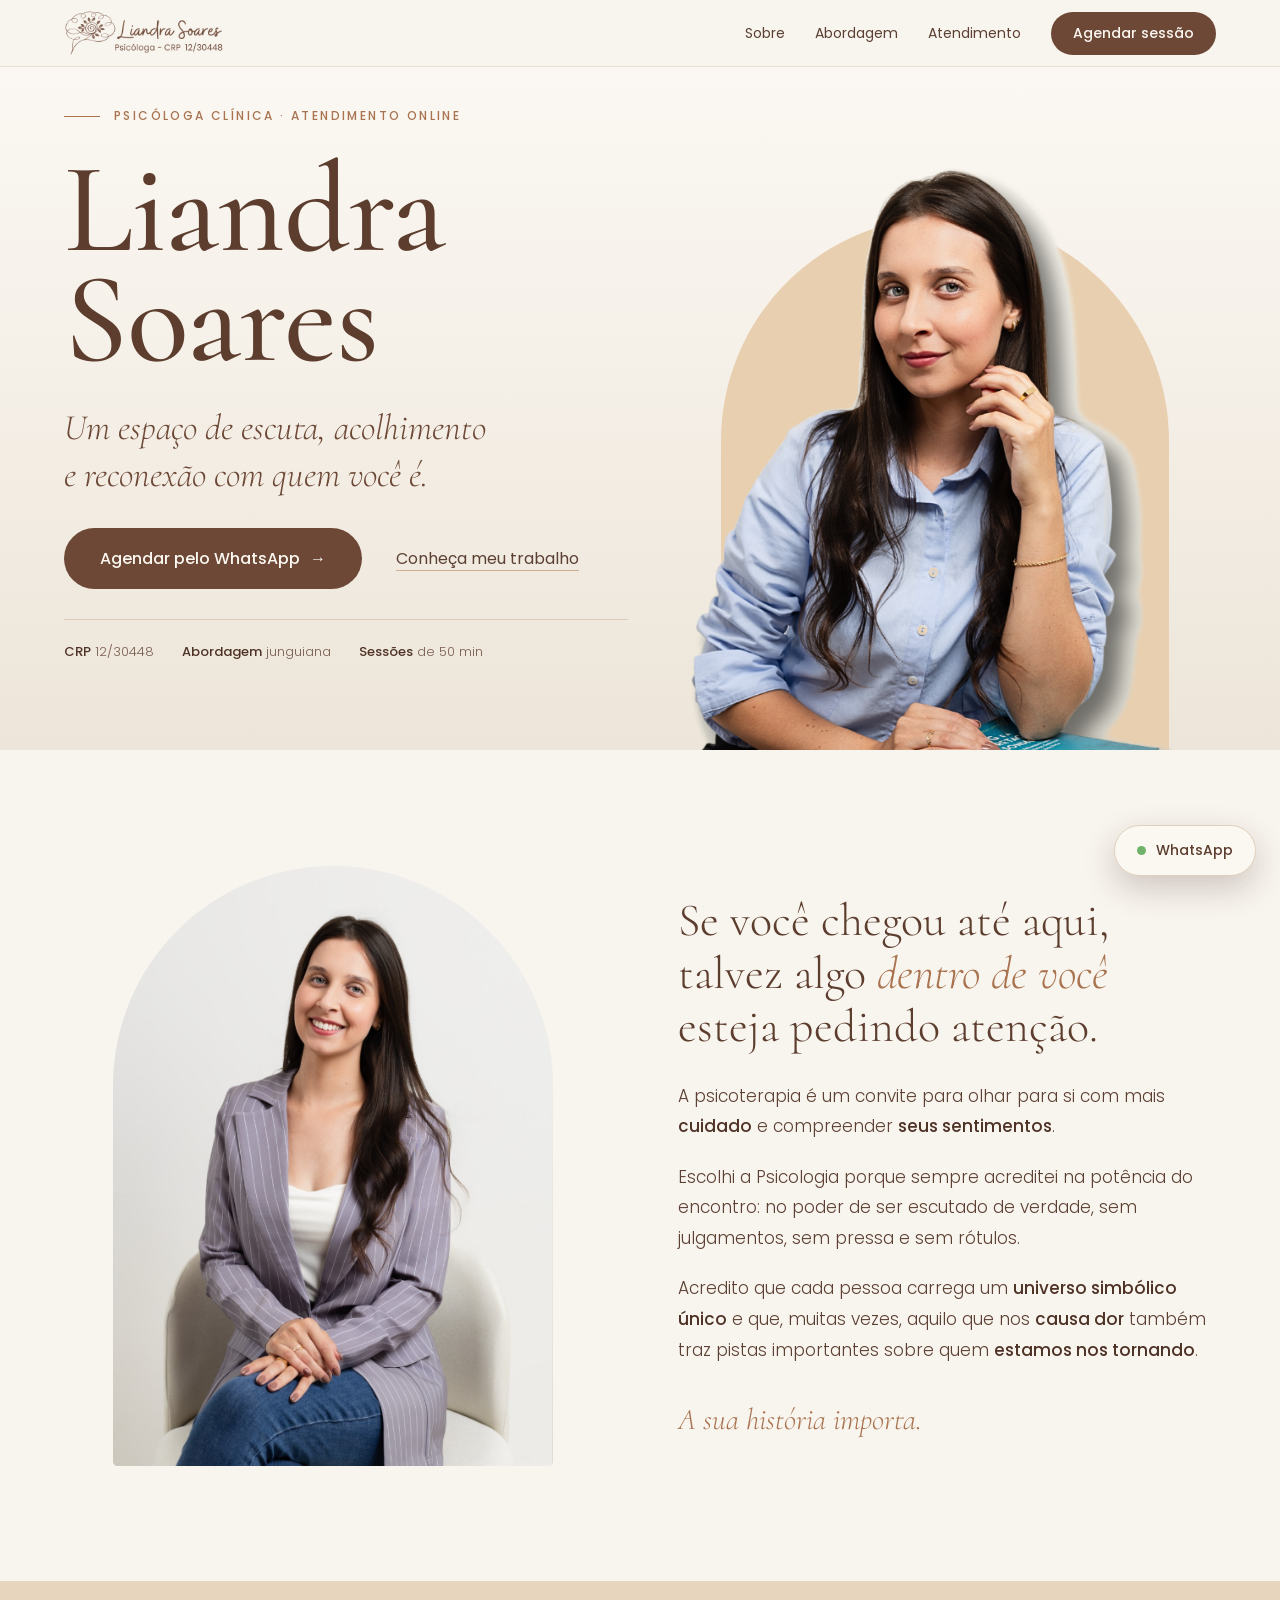
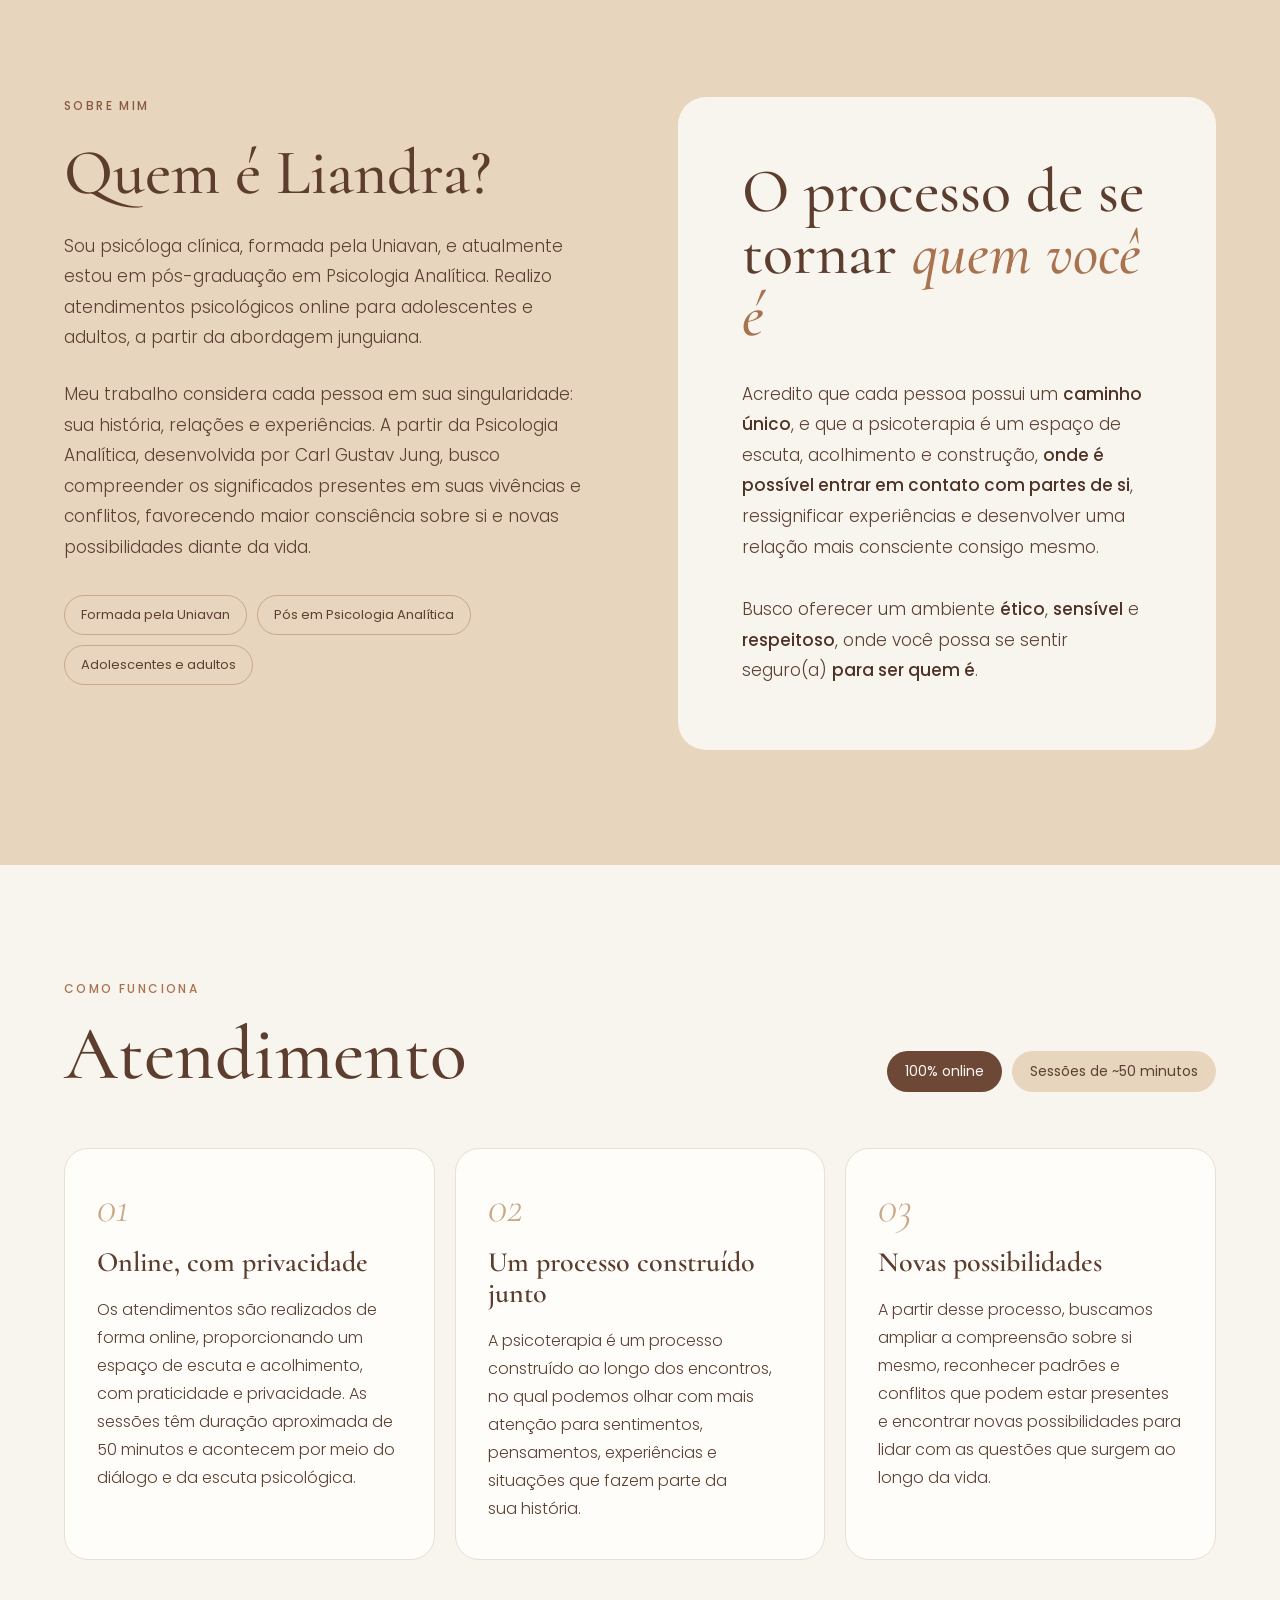
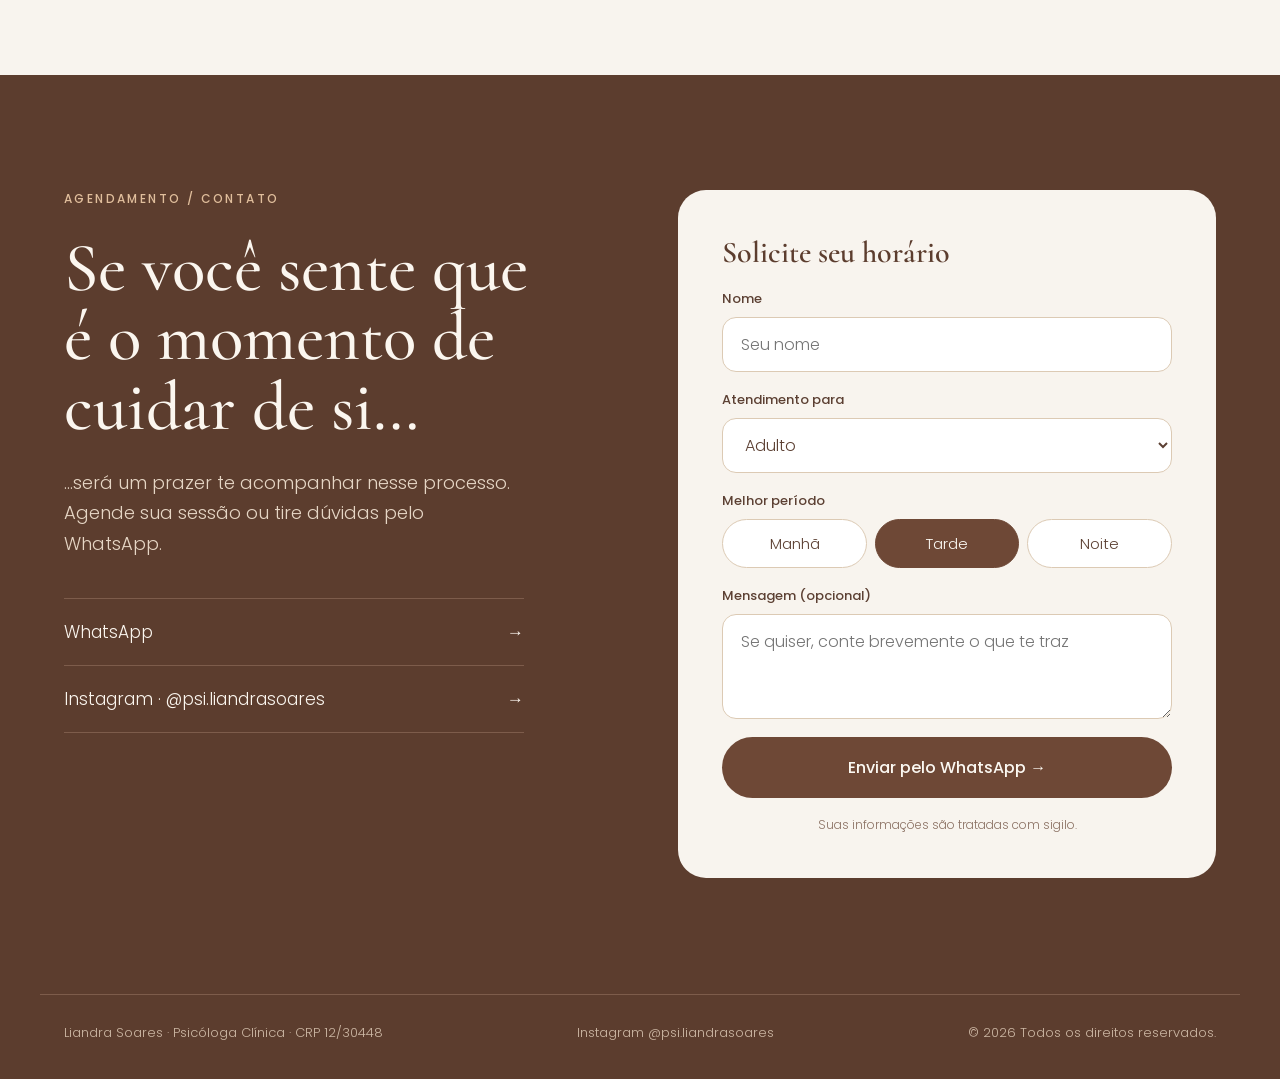
==== index.html @ a52fee7e "Implementa landing page Liandra Soares v2 como site estático Recria o design 'Landing Liandra Soares" ====
<!DOCTYPE html>
<html lang="pt-BR">
<head>
<meta charset="utf-8">
<meta name="viewport" content="width=device-width, initial-scale=1">
<title>Liandra Soares · Psicóloga Clínica</title>
<meta name="description" content="Liandra Soares, psicóloga clínica (CRP 12/30448). Atendimento online para adolescentes e adultos, a partir da abordagem junguiana.">
<link rel="icon" type="image/png" href="assets/logo.png">
<link rel="preconnect" href="https://fonts.googleapis.com">
<link rel="preconnect" href="https://fonts.gstatic.com" crossorigin>
<link href="https://fonts.googleapis.com/css2?family=Cormorant:ital,wght@0,400;0,500;0,600;1,400;1,500&amp;family=Poppins:wght@300;400;500;600&amp;display=swap" rel="stylesheet">
<link rel="stylesheet" href="css/styles.css">
<script src="js/main.js" defer></script>
</head>
<body>

<header class="site-header">
  <nav class="nav">
    <a href="#inicio" class="nav-logo"><img src="assets/logo.png" alt="Liandra Soares – Psicóloga CRP 12/30448"></a>
    <div class="nav-links">
      <a href="#sobre" class="nav-link">Sobre</a>
      <a href="#processo" class="nav-link">Abordagem</a>
      <a href="#atendimento" class="nav-link">Atendimento</a>
      <a href="#contato" class="btn btn-nav">Agendar sessão</a>
    </div>
  </nav>
</header>

<main>
<section id="inicio" class="hero">
  <div class="hero-inner">
    <div class="hero-copy">
      <div class="eyebrow eyebrow-line"><span aria-hidden="true"></span>Psicóloga clínica · Atendimento online</div>
      <h1 class="hero-title">Liandra<br>Soares</h1>
      <p class="hero-lead">Um espaço de escuta, acolhimento e reconexão com quem você é.</p>
      <div class="hero-actions">
        <a href="#" data-wa-link target="_blank" rel="noopener" class="btn btn-primary">Agendar pelo WhatsApp <span aria-hidden="true">→</span></a>
        <a href="#sobre" class="link-underline">Conheça meu trabalho</a>
      </div>
      <div class="hero-facts">
        <span><strong>CRP</strong> 12/30448</span>
        <span><strong>Abordagem</strong> junguiana</span>
        <span><strong>Sessões</strong> de 50 min</span>
      </div>
    </div>
    <div class="hero-photo">
      <div class="hero-arch" aria-hidden="true"></div>
      <img src="assets/liandra-hero.png" alt="Liandra Soares, psicóloga" width="680" height="720">
    </div>
  </div>
</section>

<section id="sobre" class="intro">
  <div class="intro-inner">
    <div class="intro-photo-wrap">
      <div class="intro-photo">
        <img src="assets/liandra-sobre.png" alt="Liandra Soares sentada" width="520" height="710" loading="lazy">
      </div>
    </div>
    <div class="intro-copy">
      <p class="intro-quote">Se você chegou até aqui, talvez algo <em>dentro de você</em> esteja pedindo atenção.</p>
      <div class="intro-body">
        <p>A psicoterapia é um convite para olhar para si com mais <strong>cuidado</strong> e compreender <strong>seus sentimentos</strong>.</p>
        <p>Escolhi a Psicologia porque sempre acreditei na potência do encontro: no poder de ser escutado de verdade, sem julgamentos, sem pressa e sem rótulos.</p>
        <p>Acredito que cada pessoa carrega um <strong>universo simbólico único</strong> e que, muitas vezes, aquilo que nos <strong>causa dor</strong> também traz pistas importantes sobre quem <strong>estamos nos tornando</strong>.</p>
      </div>
      <p class="intro-close">A sua história importa.</p>
    </div>
  </div>
</section>

<section id="processo" class="about">
  <div class="about-inner">
    <div class="about-copy">
      <span class="eyebrow eyebrow-dark">Sobre mim</span>
      <h2 class="h2 about-title">Quem é Liandra?</h2>
      <p class="body-text">Sou psicóloga clínica, formada pela Uniavan, e atualmente estou em pós-graduação em Psicologia Analítica. Realizo atendimentos psicológicos online para adolescentes e adultos, a partir da abordagem junguiana.</p>
      <p class="body-text">Meu trabalho considera cada pessoa em sua singularidade: sua história, relações e experiências. A partir da Psicologia Analítica, desenvolvida por Carl Gustav Jung, busco compreender os significados presentes em suas vivências e conflitos, favorecendo maior consciência sobre si e novas possibilidades diante da vida.</p>
      <div class="badges">
        <span class="badge">Formada pela Uniavan</span>
        <span class="badge">Pós em Psicologia Analítica</span>
        <span class="badge">Adolescentes e adultos</span>
      </div>
    </div>
    <div class="about-card">
      <h2 class="h2 about-card-title">O processo de se tornar <em>quem você é</em></h2>
      <p class="body-text">Acredito que cada pessoa possui um <strong>caminho único</strong>, e que a psicoterapia é um espaço de escuta, acolhimento e construção, <strong>onde é possível entrar em contato com partes de si</strong>, ressignificar experiências e desenvolver uma relação mais consciente consigo mesmo.</p>
      <p class="body-text">Busco oferecer um ambiente <strong>ético</strong>, <strong>sensível</strong> e <strong>respeitoso</strong>, onde você possa se sentir seguro(a) <strong>para ser quem é</strong>.</p>
    </div>
  </div>
</section>

<section id="atendimento" class="service">
  <div class="service-inner">
    <div class="service-head">
      <div class="service-head-title">
        <span class="eyebrow">Como funciona</span>
        <h2 class="h2 service-title">Atendimento</h2>
      </div>
      <div class="service-tags">
        <span class="tag tag-dark">100% online</span>
        <span class="tag tag-light">Sessões de ~50 minutos</span>
      </div>
    </div>
    <div class="steps">
      <article class="step">
        <span class="step-n">01</span>
        <h3 class="step-title">Online, com privacidade</h3>
        <p>Os atendimentos são realizados de forma online, proporcionando um espaço de escuta e acolhimento, com praticidade e privacidade. As sessões têm duração aproximada de 50 minutos e acontecem por meio do diálogo e da escuta psicológica.</p>
      </article>
      <article class="step">
        <span class="step-n">02</span>
        <h3 class="step-title">Um processo construído junto</h3>
        <p>A psicoterapia é um processo construído ao longo dos encontros, no qual podemos olhar com mais atenção para sentimentos, pensamentos, experiências e situações que fazem parte da sua história.</p>
      </article>
      <article class="step">
        <span class="step-n">03</span>
        <h3 class="step-title">Novas possibilidades</h3>
        <p>A partir desse processo, buscamos ampliar a compreensão sobre si mesmo, reconhecer padrões e conflitos que podem estar presentes e encontrar novas possibilidades para lidar com as questões que surgem ao longo da vida.</p>
      </article>
    </div>
  </div>
</section>

<section id="contato" class="contact">
  <div class="contact-inner">
    <div class="contact-copy">
      <span class="eyebrow eyebrow-light">Agendamento / Contato</span>
      <h2 class="h2 contact-title">Se você sente que é o momento de cuidar de si…</h2>
      <p class="contact-lead">…será um prazer te acompanhar nesse processo. Agende sua sessão ou tire dúvidas pelo WhatsApp.</p>
      <div class="contact-links">
        <a href="#" data-wa-link target="_blank" rel="noopener" class="contact-link"><span>WhatsApp</span><span aria-hidden="true">→</span></a>
        <a href="https://www.instagram.com/psi.liandrasoares/" target="_blank" rel="noopener" class="contact-link"><span>Instagram · @psi.liandrasoares</span><span aria-hidden="true">→</span></a>
      </div>
    </div>

    <form class="form" id="agendamento">
      <div class="form-title">Solicite seu horário</div>
      <label class="field">Nome
        <input name="nome" required placeholder="Seu nome" autocomplete="name">
      </label>
      <label class="field">Atendimento para
        <select name="publico">
          <option>Adulto</option>
          <option>Adolescente</option>
        </select>
      </label>
      <div class="field field-full" role="group" aria-labelledby="periodo-label">
        <span id="periodo-label">Melhor período</span>
        <div class="periods">
          <button type="button" class="period" data-periodo="Manhã" aria-pressed="false">Manhã</button>
          <button type="button" class="period is-active" data-periodo="Tarde" aria-pressed="true">Tarde</button>
          <button type="button" class="period" data-periodo="Noite" aria-pressed="false">Noite</button>
        </div>
      </div>
      <label class="field field-full">Mensagem (opcional)
        <textarea name="msg" rows="3" placeholder="Se quiser, conte brevemente o que te traz"></textarea>
      </label>
      <button type="submit" class="btn-submit">Enviar pelo WhatsApp →</button>
      <span class="form-note">Suas informações são tratadas com sigilo.</span>
    </form>
  </div>
  <footer class="footer">
    <span>Liandra Soares · Psicóloga Clínica · CRP 12/30448</span>
    <a href="https://www.instagram.com/psi.liandrasoares/" target="_blank" rel="noopener">Instagram @psi.liandrasoares</a>
    <span>© <span id="ano">2026</span> Todos os direitos reservados.</span>
  </footer>
</section>
</main>

<a href="#" data-wa-link target="_blank" rel="noopener" aria-label="Conversar no WhatsApp" class="wa-float"><span class="wa-dot" aria-hidden="true"></span>WhatsApp</a>

</body>
</html>
---- css/styles.css ----
/* Liandra Soares — landing page */
:root {
  --bg: #F8F4EE;
  --bg-hero-top: #FBF8F3;
  --bg-hero-bottom: #EDE5D9;
  --sand: #E8D5BE;
  --arch: #E8CFB0;
  --card: #FFFDF9;
  --ink: #5C4033;
  --ink-strong: #4E3226;
  --heading: #5C3D2E;
  --brown: #6E4836;
  --caramel: #A9734F;
  --caramel-dark: #8A5A40;
  --muted-tan: #C9A887;
  --cream: #FBF8F2;
  --serif: 'Cormorant', serif;
  --sans: 'Poppins', sans-serif;
  --section-pad: clamp(72px, 9vw, 128px) 24px;
}

*, *::before, *::after { box-sizing: border-box; }
html { scroll-behavior: smooth; }
body {
  margin: 0;
  background: var(--bg);
  color: var(--ink);
  font-family: var(--sans);
  font-weight: 300;
  -webkit-font-smoothing: antialiased;
}
a { color: #7A5240; }
a:hover { color: var(--ink-strong); }
strong { font-weight: 500; color: var(--ink-strong); }
input, select, textarea, button { font-family: inherit; }
img { max-width: 100%; }
section[id] { scroll-margin-top: 66px; }

/* ---------- shared ---------- */
.eyebrow {
  font-size: 12px;
  font-weight: 500;
  letter-spacing: 0.2em;
  text-transform: uppercase;
  color: var(--caramel);
}
.eyebrow-dark { color: var(--caramel-dark); }
.eyebrow-light { color: #E0BE9C; }
.eyebrow-line { display: flex; align-items: center; gap: 14px; }
.eyebrow-line span { width: 36px; height: 1px; background: var(--caramel); }

.h2 {
  margin: 0;
  font-family: var(--serif);
  font-weight: 500;
  line-height: 1;
  color: var(--heading);
}
.h2 em, .intro-quote em { color: var(--caramel); }

.body-text { margin: 0; font-size: 17px; line-height: 1.8; text-wrap: pretty; }

.btn {
  display: inline-flex;
  align-items: center;
  gap: 10px;
  background: var(--brown);
  color: var(--cream);
  border-radius: 999px;
  text-decoration: none;
  white-space: nowrap;
  font-weight: 500;
  transition: background-color .2s ease, color .2s ease;
}
.btn:hover { background: var(--ink-strong); color: var(--cream); }
.btn-nav { padding: 11px 22px; }
.btn-primary { padding: 18px 36px; font-size: 16px; }

/* ---------- header ---------- */
.site-header {
  position: sticky;
  top: 0;
  z-index: 20;
  background: rgba(248, 244, 238, 0.88);
  -webkit-backdrop-filter: blur(12px);
  backdrop-filter: blur(12px);
  border-bottom: 1px solid #E9DFD2;
}
.nav {
  max-width: 1200px;
  margin: 0 auto;
  padding: 10px 24px;
  display: flex;
  align-items: center;
  justify-content: space-between;
  gap: 20px;
  flex-wrap: wrap;
}
.nav-logo { display: block; width: 160px; height: 46px; }
.nav-logo img { width: 100%; height: 100%; object-fit: contain; display: block; }
.nav-links {
  display: flex;
  gap: 30px;
  align-items: center;
  flex-wrap: wrap;
  font-size: 14px;
  font-weight: 400;
}
.nav-link { color: var(--ink); text-decoration: none; transition: color .2s ease; }
.nav-link:hover { color: var(--caramel); }

/* ---------- hero ---------- */
.hero {
  background: linear-gradient(180deg, var(--bg-hero-top) 0%, var(--bg-hero-bottom) 100%);
  overflow: hidden;
}
.hero-inner {
  max-width: 1200px;
  margin: 0 auto;
  padding: 40px 24px 0;
  display: grid;
  grid-template-columns: repeat(auto-fit, minmax(min(100%, 460px), 1fr));
  gap: 24px;
  align-items: end;
}
.hero-copy {
  display: flex;
  flex-direction: column;
  gap: 30px;
  padding-bottom: 88px;
  align-self: center;
}
.hero-title {
  margin: 0;
  font-family: var(--serif);
  font-weight: 500;
  font-size: clamp(76px, 10vw, 148px);
  line-height: 0.86;
  letter-spacing: -0.01em;
  color: var(--heading);
}
.hero-lead {
  margin: 0;
  font-family: var(--serif);
  font-style: italic;
  font-size: clamp(26px, 2.8vw, 36px);
  line-height: 1.3;
  color: var(--brown);
  max-width: 520px;
  text-wrap: balance;
}
.hero-actions { display: flex; gap: 14px; flex-wrap: wrap; align-items: center; }
.link-underline {
  color: var(--ink);
  padding: 18px 20px;
  font-size: 16px;
  font-weight: 400;
  white-space: nowrap;
  text-decoration: underline;
  text-underline-offset: 6px;
  text-decoration-color: #CDAE90;
  transition: color .2s ease;
}
.link-underline:hover { color: var(--caramel); }
.hero-facts {
  display: flex;
  gap: 28px;
  flex-wrap: wrap;
  padding-top: 22px;
  border-top: 1px solid #DCCDBA;
  font-size: 13px;
  color: #7A5E50;
}
.hero-photo {
  position: relative;
  width: 100%;
  max-width: 560px;
  aspect-ratio: 680 / 720;
  justify-self: center;
}
.hero-arch {
  position: absolute;
  left: 12%;
  right: 8%;
  top: 10%;
  bottom: 0;
  border-radius: 999px 999px 0 0;
  background: var(--arch);
}
.hero-photo img {
  position: relative;
  width: 100%;
  height: 100%;
  object-fit: contain;
  display: block;
}

/* ---------- intro ---------- */
.intro { background: var(--bg); }
.intro-inner {
  max-width: 1200px;
  margin: 0 auto;
  padding: var(--section-pad);
  display: grid;
  grid-template-columns: repeat(auto-fit, minmax(min(100%, 420px), 1fr));
  gap: clamp(40px, 6vw, 96px);
  align-items: center;
}
.intro-photo-wrap { display: flex; justify-content: center; }
.intro-photo {
  width: 100%;
  max-width: 440px;
  aspect-ratio: 520 / 710;
  border-radius: 999px 999px 20px 20px;
  overflow: hidden;
  background: #EDEBE8;
}
.intro-photo img { width: 100%; height: 100%; object-fit: cover; display: block; }
.intro-copy { display: flex; flex-direction: column; gap: 28px; }
.intro-quote {
  margin: 0;
  font-family: var(--serif);
  font-size: clamp(34px, 3.6vw, 48px);
  line-height: 1.15;
  color: var(--heading);
  text-wrap: balance;
}
.intro-body {
  display: flex;
  flex-direction: column;
  gap: 20px;
  font-size: 17px;
  line-height: 1.8;
  max-width: 540px;
}
.intro-body p { margin: 0; text-wrap: pretty; }
.intro-close {
  margin: 8px 0 0;
  font-family: var(--serif);
  font-style: italic;
  font-size: 30px;
  color: var(--caramel);
}

/* ---------- about ---------- */
.about { background: var(--sand); }
.about-inner {
  max-width: 1200px;
  margin: 0 auto;
  padding: var(--section-pad);
  display: grid;
  grid-template-columns: repeat(auto-fit, minmax(min(100%, 420px), 1fr));
  gap: clamp(48px, 6vw, 96px);
}
.about-copy { display: flex; flex-direction: column; gap: 26px; }
.about-title { font-size: clamp(44px, 5vw, 64px); }
.badges { display: flex; flex-wrap: wrap; gap: 10px; margin-top: 6px; }
.badge {
  padding: 9px 16px;
  border: 1px solid var(--muted-tan);
  border-radius: 999px;
  font-size: 13px;
  font-weight: 400;
}
.about-card {
  background: var(--bg);
  border-radius: 28px;
  padding: clamp(36px, 5vw, 64px);
  display: flex;
  flex-direction: column;
  gap: 32px;
  align-self: start;
}
.about-card-title { font-size: clamp(42px, 5vw, 62px); }

/* ---------- service ---------- */
.service { background: var(--bg); }
.service-inner {
  max-width: 1200px;
  margin: 0 auto;
  padding: var(--section-pad);
  display: flex;
  flex-direction: column;
  gap: 56px;
}
.service-head {
  display: flex;
  justify-content: space-between;
  align-items: flex-end;
  gap: 24px;
  flex-wrap: wrap;
}
.service-head-title { display: flex; flex-direction: column; gap: 18px; }
.service-title { font-size: clamp(48px, 6vw, 76px); }
.service-tags { display: flex; gap: 10px; flex-wrap: wrap; }
.tag { padding: 10px 18px; border-radius: 999px; font-size: 14px; font-weight: 400; }
.tag-dark { background: var(--brown); color: var(--cream); }
.tag-light { background: var(--sand); }
.steps {
  display: grid;
  grid-template-columns: repeat(auto-fit, minmax(min(100%, 280px), 1fr));
  gap: 20px;
}
.step {
  background: var(--card);
  border: 1px solid #EADFD1;
  border-radius: 24px;
  padding: 36px 32px;
  display: flex;
  flex-direction: column;
  gap: 18px;
}
.step-n {
  font-family: var(--serif);
  font-style: italic;
  font-size: 44px;
  line-height: 1;
  color: var(--muted-tan);
}
.step-title {
  margin: 0;
  font-family: var(--serif);
  font-weight: 600;
  font-size: 28px;
  line-height: 1.1;
  color: var(--heading);
}
.step p { margin: 0; font-size: 16px; line-height: 1.75; text-wrap: pretty; }

/* ---------- contact ---------- */
.contact { background: var(--heading); color: #F3E9DD; }
.contact-inner {
  max-width: 1200px;
  margin: 0 auto;
  padding: clamp(72px, 9vw, 120px) 24px;
  display: grid;
  grid-template-columns: repeat(auto-fit, minmax(min(100%, 420px), 1fr));
  gap: clamp(40px, 6vw, 88px);
  align-items: start;
}
.contact-copy { display: flex; flex-direction: column; gap: 26px; }
.contact-title {
  font-size: clamp(44px, 5.4vw, 70px);
  color: #FBF6EF;
  text-wrap: balance;
}
.contact-lead {
  margin: 0;
  font-size: 18px;
  line-height: 1.7;
  color: #E6D6C5;
  max-width: 460px;
}
.contact-links { display: flex; flex-direction: column; margin-top: 12px; max-width: 460px; }
.contact-link {
  display: flex;
  justify-content: space-between;
  align-items: center;
  padding: 20px 0;
  border-top: 1px solid #7D5C4B;
  color: #FBF6EF;
  text-decoration: none;
  font-size: 17px;
  transition: color .2s ease;
}
.contact-link:last-child { border-bottom: 1px solid #7D5C4B; }
.contact-link:hover { color: #E0BE9C; }

.form {
  background: var(--bg);
  color: var(--ink);
  border-radius: 28px;
  padding: clamp(28px, 4vw, 44px);
  display: grid;
  grid-template-columns: repeat(auto-fit, minmax(min(100%, 220px), 1fr));
  gap: 18px;
}
.form-title {
  grid-column: 1 / -1;
  font-family: var(--serif);
  font-weight: 600;
  font-size: 30px;
  color: var(--heading);
}
.field {
  display: flex;
  flex-direction: column;
  gap: 8px;
  font-size: 13px;
  font-weight: 500;
}
.field-full { grid-column: 1 / -1; }
.field input,
.field select,
.field textarea {
  padding: 14px 18px;
  border: 1px solid #DCCAB4;
  border-radius: 14px;
  font-size: 16px;
  font-weight: 300;
  background: #fff;
  color: var(--ink);
  outline-color: var(--caramel);
}
.field textarea { resize: vertical; }
.periods { display: flex; gap: 8px; flex-wrap: wrap; }
.period {
  flex: 1;
  min-width: 90px;
  padding: 12px;
  border-radius: 999px;
  font-size: 15px;
  font-weight: 300;
  cursor: pointer;
  border: 1px solid #DCCAB4;
  background: #fff;
  color: var(--ink);
  transition: background-color .2s ease, color .2s ease, border-color .2s ease;
}
.period.is-active { background: var(--brown); color: var(--cream); border-color: var(--brown); }
.btn-submit {
  grid-column: 1 / -1;
  background: var(--brown);
  color: var(--cream);
  border: none;
  padding: 18px;
  border-radius: 999px;
  font-size: 16px;
  font-weight: 500;
  cursor: pointer;
  transition: background-color .2s ease;
}
.btn-submit:hover { background: var(--ink-strong); }
.form-note { grid-column: 1 / -1; font-size: 12px; color: #8A7062; text-align: center; }

.footer {
  max-width: 1200px;
  margin: 0 auto;
  padding: 28px 24px 36px;
  border-top: 1px solid #7D5C4B;
  display: flex;
  justify-content: space-between;
  gap: 12px;
  flex-wrap: wrap;
  font-size: 13px;
  color: #CDB8A5;
}
.footer a { color: #CDB8A5; text-decoration: none; transition: color .2s ease; }
.footer a:hover { color: #FBF6EF; }

/* ---------- floating WhatsApp ---------- */
.wa-float {
  position: fixed;
  right: 24px;
  bottom: 24px;
  z-index: 30;
  background: var(--cream);
  color: var(--heading);
  border: 1px solid #E0CFBB;
  padding: 14px 22px;
  border-radius: 999px;
  font-size: 14px;
  font-weight: 500;
  text-decoration: none;
  box-shadow: 0 12px 32px rgba(60, 38, 28, 0.22);
  display: flex;
  align-items: center;
  gap: 10px;
  transition: background-color .2s ease, color .2s ease;
}
.wa-float:hover { background: var(--brown); color: var(--cream); }
.wa-dot { width: 9px; height: 9px; border-radius: 50%; background: #6FB26A; }

@media (prefers-reduced-motion: reduce) {
  html { scroll-behavior: auto; }
  * { transition: none !important; }
}
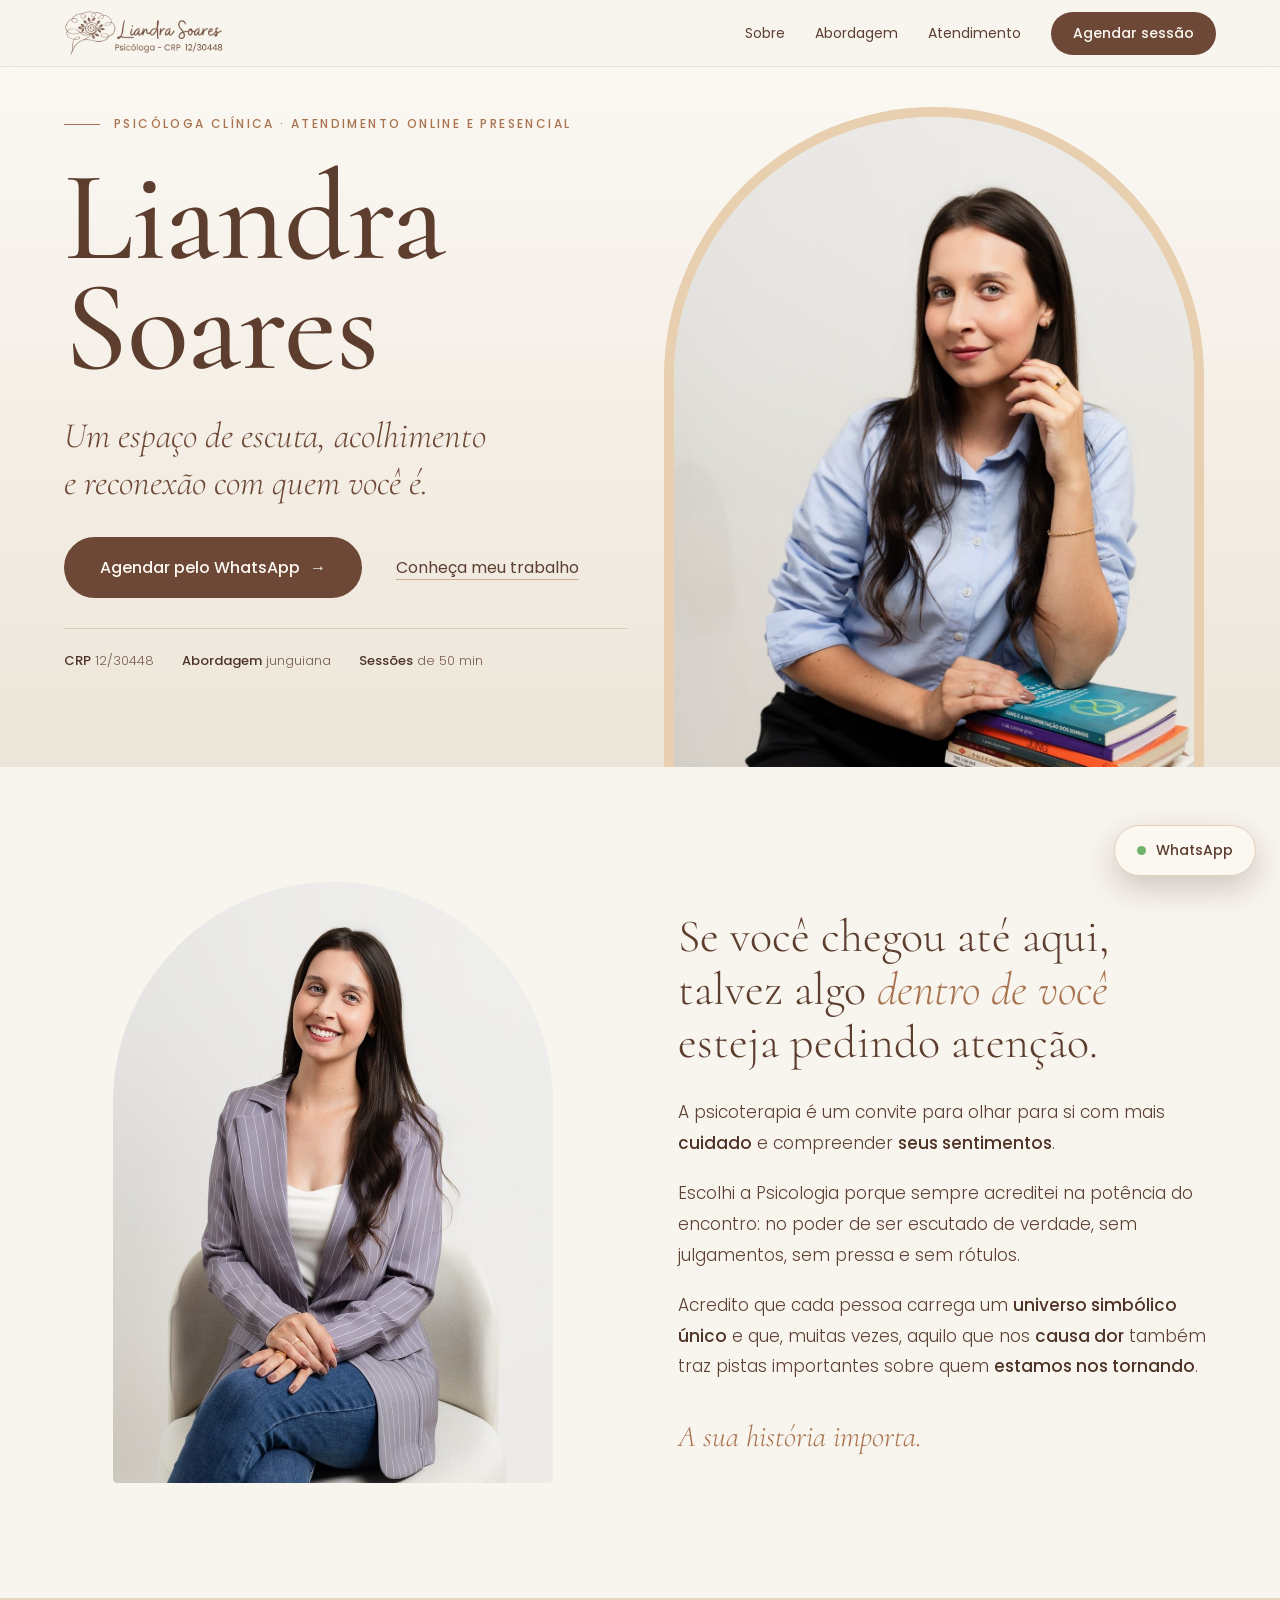
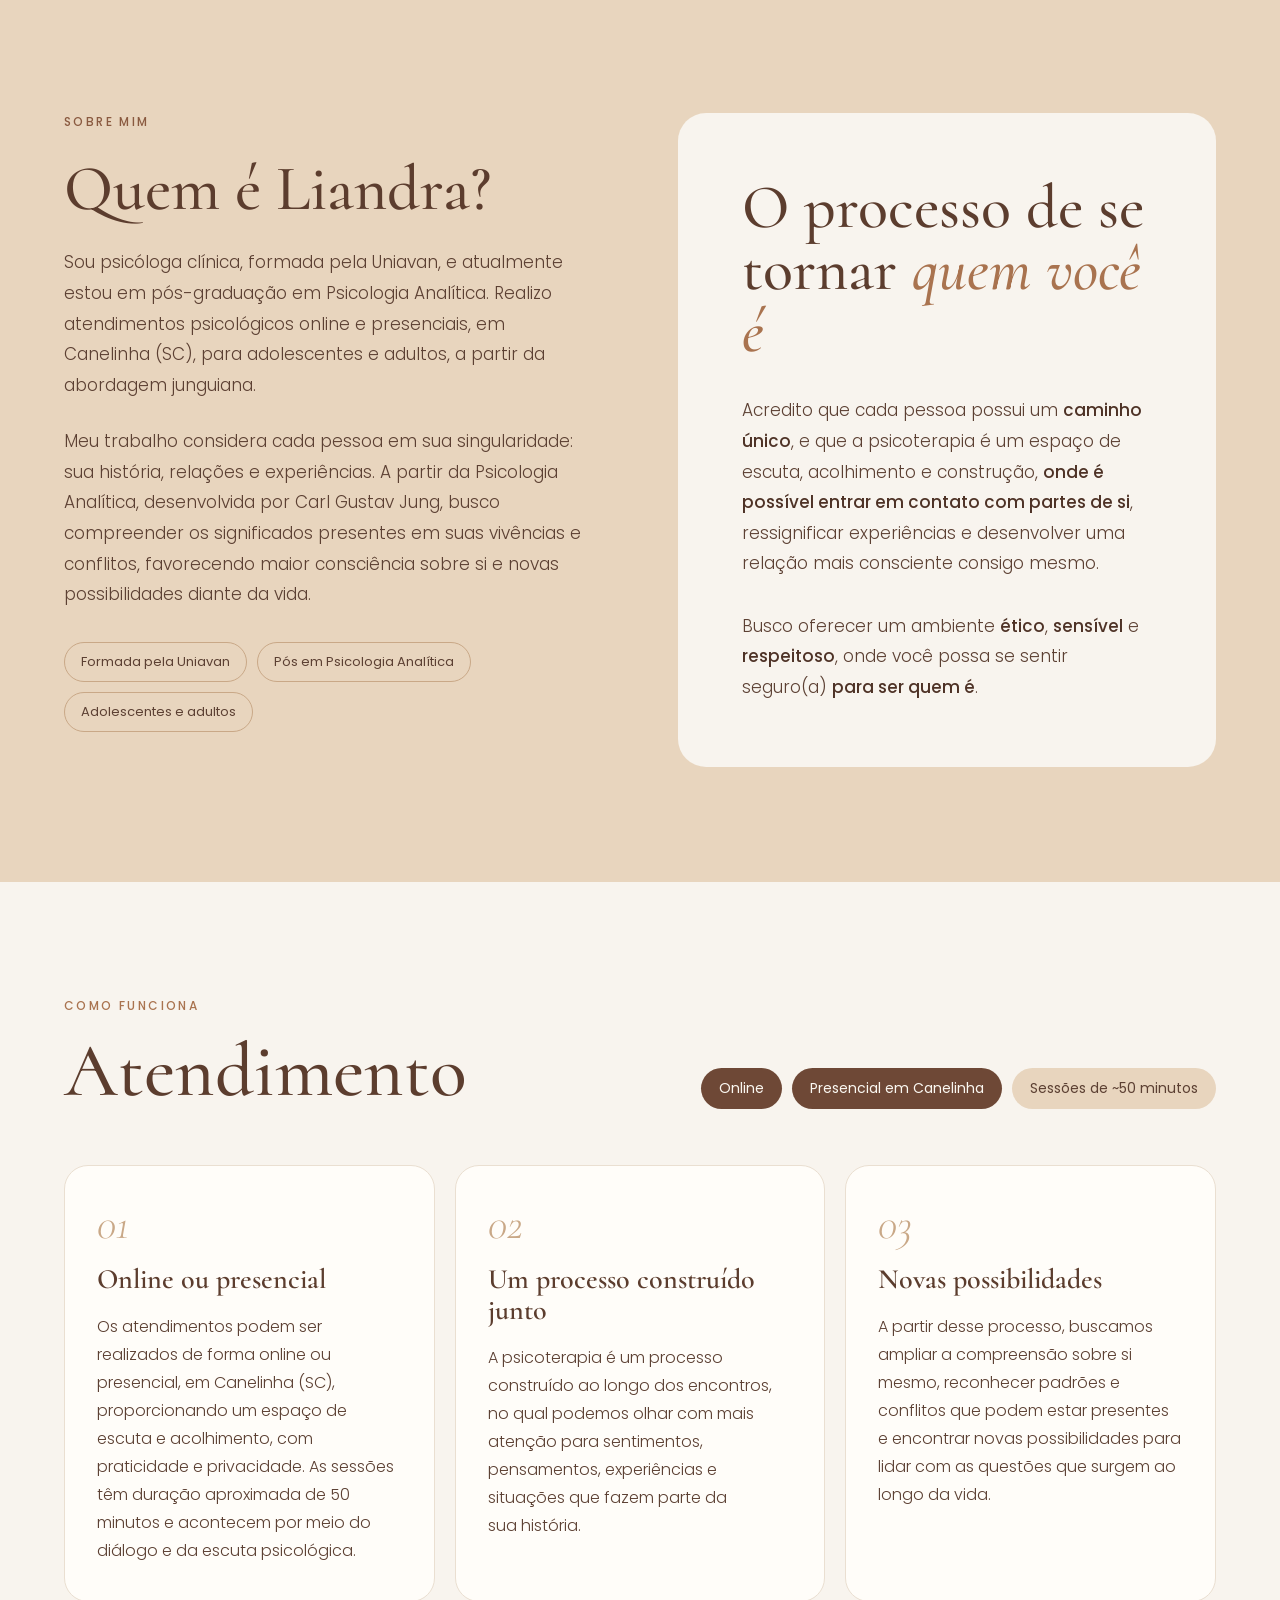
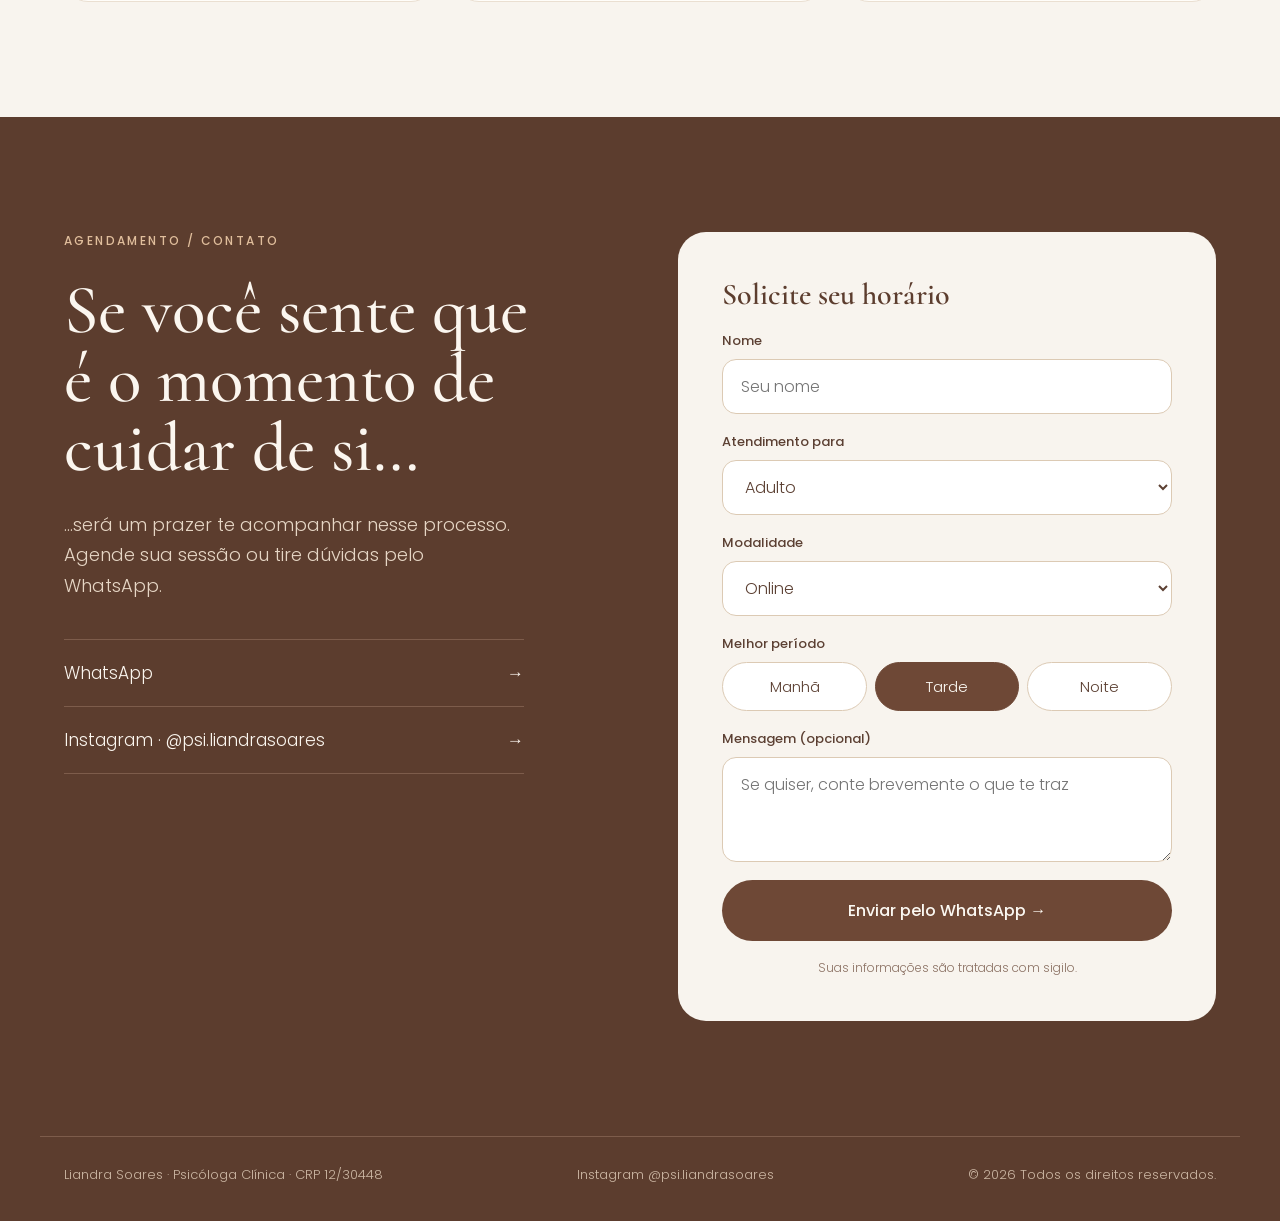
==== commit 5c3e9b0a: "Fotos originais, ajustes para celular e atendimento presencial em Canelinha - Troca as fotos do topo" ====
--- a/index.html
+++ b/index.html
@@ -4,7 +4,7 @@
 <meta charset="utf-8">
 <meta name="viewport" content="width=device-width, initial-scale=1">
 <title>Liandra Soares · Psicóloga Clínica</title>
-<meta name="description" content="Liandra Soares, psicóloga clínica (CRP 12/30448). Atendimento online para adolescentes e adultos, a partir da abordagem junguiana.">
+<meta name="description" content="Liandra Soares, psicóloga clínica (CRP 12/30448). Atendimento online e presencial em Canelinha (SC) para adolescentes e adultos, a partir da abordagem junguiana.">
 <link rel="icon" type="image/png" href="assets/logo.png">
 <link rel="preconnect" href="https://fonts.googleapis.com">
 <link rel="preconnect" href="https://fonts.gstatic.com" crossorigin>
@@ -30,22 +30,21 @@
 <section id="inicio" class="hero">
   <div class="hero-inner">
     <div class="hero-copy">
-      <div class="eyebrow eyebrow-line"><span aria-hidden="true"></span>Psicóloga clínica · Atendimento online</div>
+      <div class="eyebrow eyebrow-line hero-eyebrow"><span class="eyebrow-rule" aria-hidden="true"></span><span class="hero-eyebrow-text"><span>Psicóloga clínica</span><span class="only-mobile"> · CRP 12/30448</span><span class="sep"> · </span><span>Atendimento online e presencial</span></span></div>
       <h1 class="hero-title">Liandra<br>Soares</h1>
       <p class="hero-lead">Um espaço de escuta, acolhimento e reconexão com quem você é.</p>
       <div class="hero-actions">
         <a href="#" data-wa-link target="_blank" rel="noopener" class="btn btn-primary">Agendar pelo WhatsApp <span aria-hidden="true">→</span></a>
         <a href="#sobre" class="link-underline">Conheça meu trabalho</a>
       </div>
-      <div class="hero-facts">
+      <div class="hero-facts only-desktop">
         <span><strong>CRP</strong> 12/30448</span>
         <span><strong>Abordagem</strong> junguiana</span>
         <span><strong>Sessões</strong> de 50 min</span>
       </div>
     </div>
     <div class="hero-photo">
-      <div class="hero-arch" aria-hidden="true"></div>
-      <img src="assets/liandra-hero.png" alt="Liandra Soares, psicóloga" width="680" height="720">
+      <img src="assets/liandra-hero.jpg" alt="Liandra Soares, psicóloga, apoiada em uma pilha de livros de Jung" width="1120" height="1400">
     </div>
   </div>
 </section>
@@ -54,7 +53,7 @@
   <div class="intro-inner">
     <div class="intro-photo-wrap">
       <div class="intro-photo">
-        <img src="assets/liandra-sobre.png" alt="Liandra Soares sentada" width="520" height="710" loading="lazy">
+        <img src="assets/liandra-sobre.jpg" alt="Liandra Soares sentada em uma poltrona" width="880" height="1200" loading="lazy">
       </div>
     </div>
     <div class="intro-copy">
@@ -74,9 +73,9 @@
     <div class="about-copy">
       <span class="eyebrow eyebrow-dark">Sobre mim</span>
       <h2 class="h2 about-title">Quem é Liandra?</h2>
-      <p class="body-text">Sou psicóloga clínica, formada pela Uniavan, e atualmente estou em pós-graduação em Psicologia Analítica. Realizo atendimentos psicológicos online para adolescentes e adultos, a partir da abordagem junguiana.</p>
+      <p class="body-text">Sou psicóloga clínica, formada pela Uniavan, e atualmente estou em pós-graduação em Psicologia Analítica. Realizo atendimentos psicológicos online e presenciais, em Canelinha (SC), para adolescentes e adultos, a partir da abordagem junguiana.</p>
       <p class="body-text">Meu trabalho considera cada pessoa em sua singularidade: sua história, relações e experiências. A partir da Psicologia Analítica, desenvolvida por Carl Gustav Jung, busco compreender os significados presentes em suas vivências e conflitos, favorecendo maior consciência sobre si e novas possibilidades diante da vida.</p>
-      <div class="badges">
+      <div class="badges only-desktop">
         <span class="badge">Formada pela Uniavan</span>
         <span class="badge">Pós em Psicologia Analítica</span>
         <span class="badge">Adolescentes e adultos</span>
@@ -98,15 +97,16 @@
         <h2 class="h2 service-title">Atendimento</h2>
       </div>
       <div class="service-tags">
-        <span class="tag tag-dark">100% online</span>
+        <span class="tag tag-dark">Online</span>
+        <span class="tag tag-dark">Presencial em Canelinha</span>
         <span class="tag tag-light">Sessões de ~50 minutos</span>
       </div>
     </div>
     <div class="steps">
       <article class="step">
         <span class="step-n">01</span>
-        <h3 class="step-title">Online, com privacidade</h3>
-        <p>Os atendimentos são realizados de forma online, proporcionando um espaço de escuta e acolhimento, com praticidade e privacidade. As sessões têm duração aproximada de 50 minutos e acontecem por meio do diálogo e da escuta psicológica.</p>
+        <h3 class="step-title">Online ou presencial</h3>
+        <p>Os atendimentos podem ser realizados de forma online ou presencial, em Canelinha (SC), proporcionando um espaço de escuta e acolhimento, com praticidade e privacidade. As sessões têm duração aproximada de 50 minutos e acontecem por meio do diálogo e da escuta psicológica.</p>
       </article>
       <article class="step">
         <span class="step-n">02</span>
@@ -136,13 +136,19 @@
 
     <form class="form" id="agendamento">
       <div class="form-title">Solicite seu horário</div>
-      <label class="field">Nome
+      <label class="field field-full">Nome
         <input name="nome" required placeholder="Seu nome" autocomplete="name">
       </label>
       <label class="field">Atendimento para
         <select name="publico">
           <option>Adulto</option>
           <option>Adolescente</option>
+        </select>
+      </label>
+      <label class="field">Modalidade
+        <select name="modalidade">
+          <option>Online</option>
+          <option>Presencial (Canelinha)</option>
         </select>
       </label>
       <div class="field field-full" role="group" aria-labelledby="periodo-label">
--- a/css/styles.css
+++ b/css/styles.css
@@ -47,7 +47,7 @@
 .eyebrow-dark { color: var(--caramel-dark); }
 .eyebrow-light { color: #E0BE9C; }
 .eyebrow-line { display: flex; align-items: center; gap: 14px; }
-.eyebrow-line span { width: 36px; height: 1px; background: var(--caramel); }
+.eyebrow-line > .eyebrow-rule { width: 36px; height: 1px; background: var(--caramel); flex-shrink: 0; }
 
 .h2 {
   margin: 0;
@@ -174,24 +174,20 @@
 .hero-photo {
   position: relative;
   width: 100%;
-  max-width: 560px;
-  aspect-ratio: 680 / 720;
+  max-width: 520px;
+  aspect-ratio: 4 / 5;
   justify-self: center;
-}
-.hero-arch {
-  position: absolute;
-  left: 12%;
-  right: 8%;
-  top: 10%;
-  bottom: 0;
   border-radius: 999px 999px 0 0;
-  background: var(--arch);
+  overflow: hidden;
+  background: #EDEBE8;
+  box-shadow: 0 0 0 10px var(--arch);
+  margin-top: 10px;
 }
 .hero-photo img {
-  position: relative;
   width: 100%;
   height: 100%;
-  object-fit: contain;
+  object-fit: cover;
+  object-position: 55% 30%;
   display: block;
 }
 
@@ -471,6 +467,18 @@
 .wa-float:hover { background: var(--brown); color: var(--cream); }
 .wa-dot { width: 9px; height: 9px; border-radius: 50%; background: #6FB26A; }
 
+/* ---------- desktop / mobile variants ---------- */
+.only-mobile { display: none; }
+
+@media (max-width: 640px) {
+  .only-desktop { display: none !important; }
+  .only-mobile { display: inline; }
+  .hero-eyebrow { align-items: flex-start; line-height: 1.7; }
+  .hero-eyebrow .eyebrow-rule { margin-top: 0.85em; flex-shrink: 0; }
+  .hero-eyebrow .sep { display: block; height: 0; overflow: hidden; }
+  .hero-copy { padding-bottom: 56px; }
+}
+
 @media (prefers-reduced-motion: reduce) {
   html { scroll-behavior: auto; }
   * { transition: none !important; }
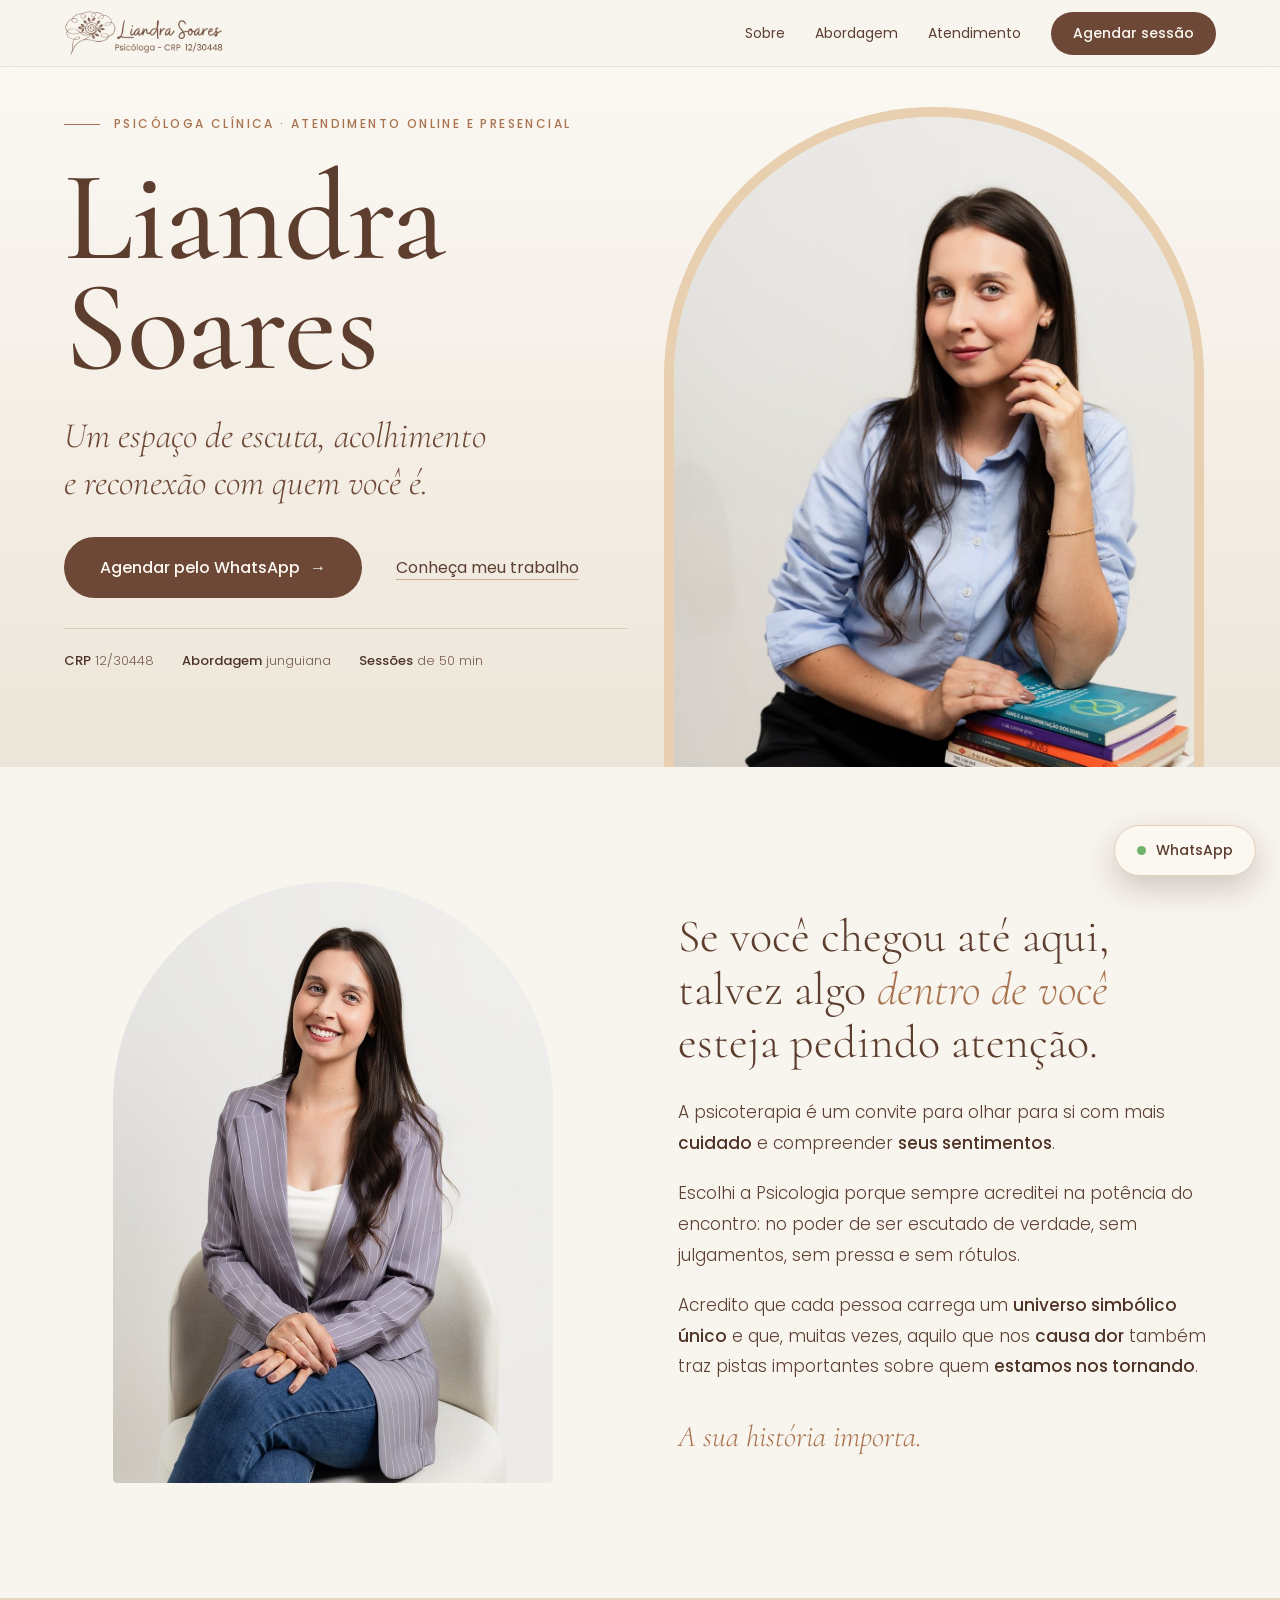
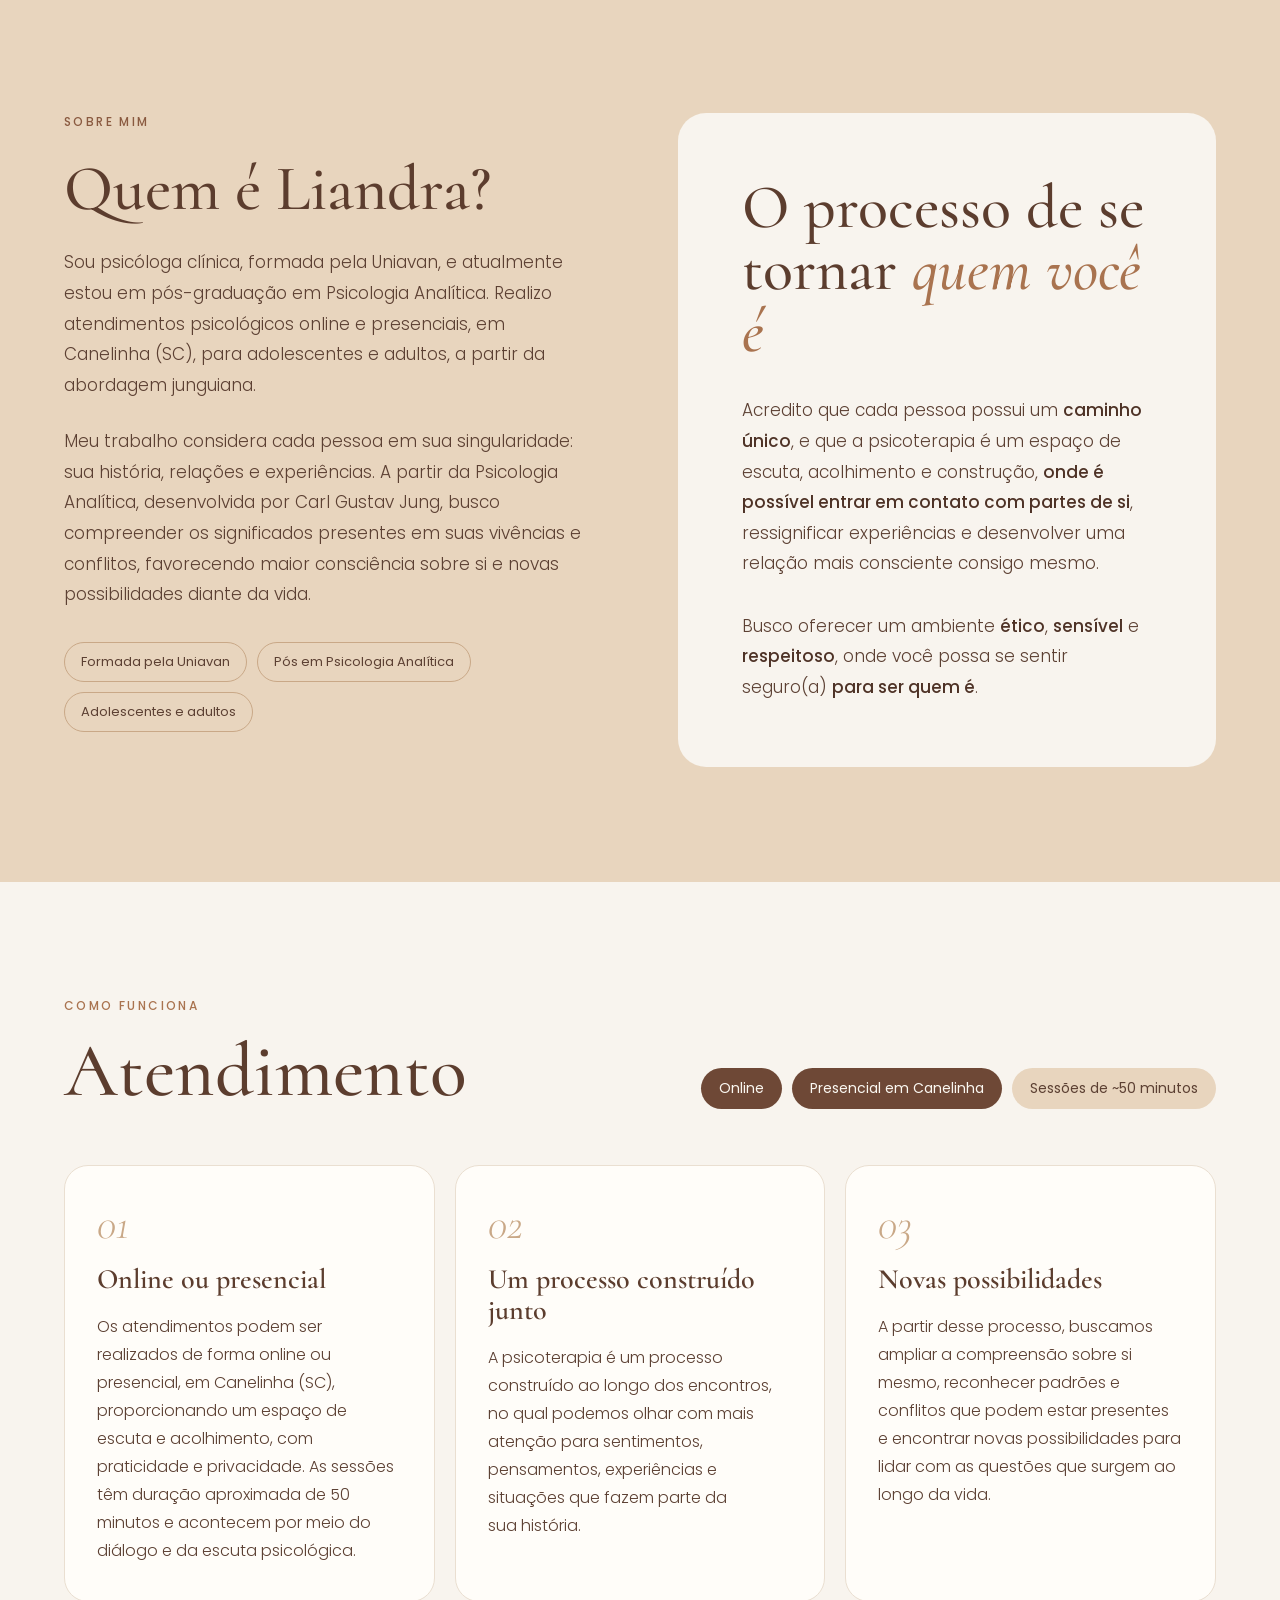
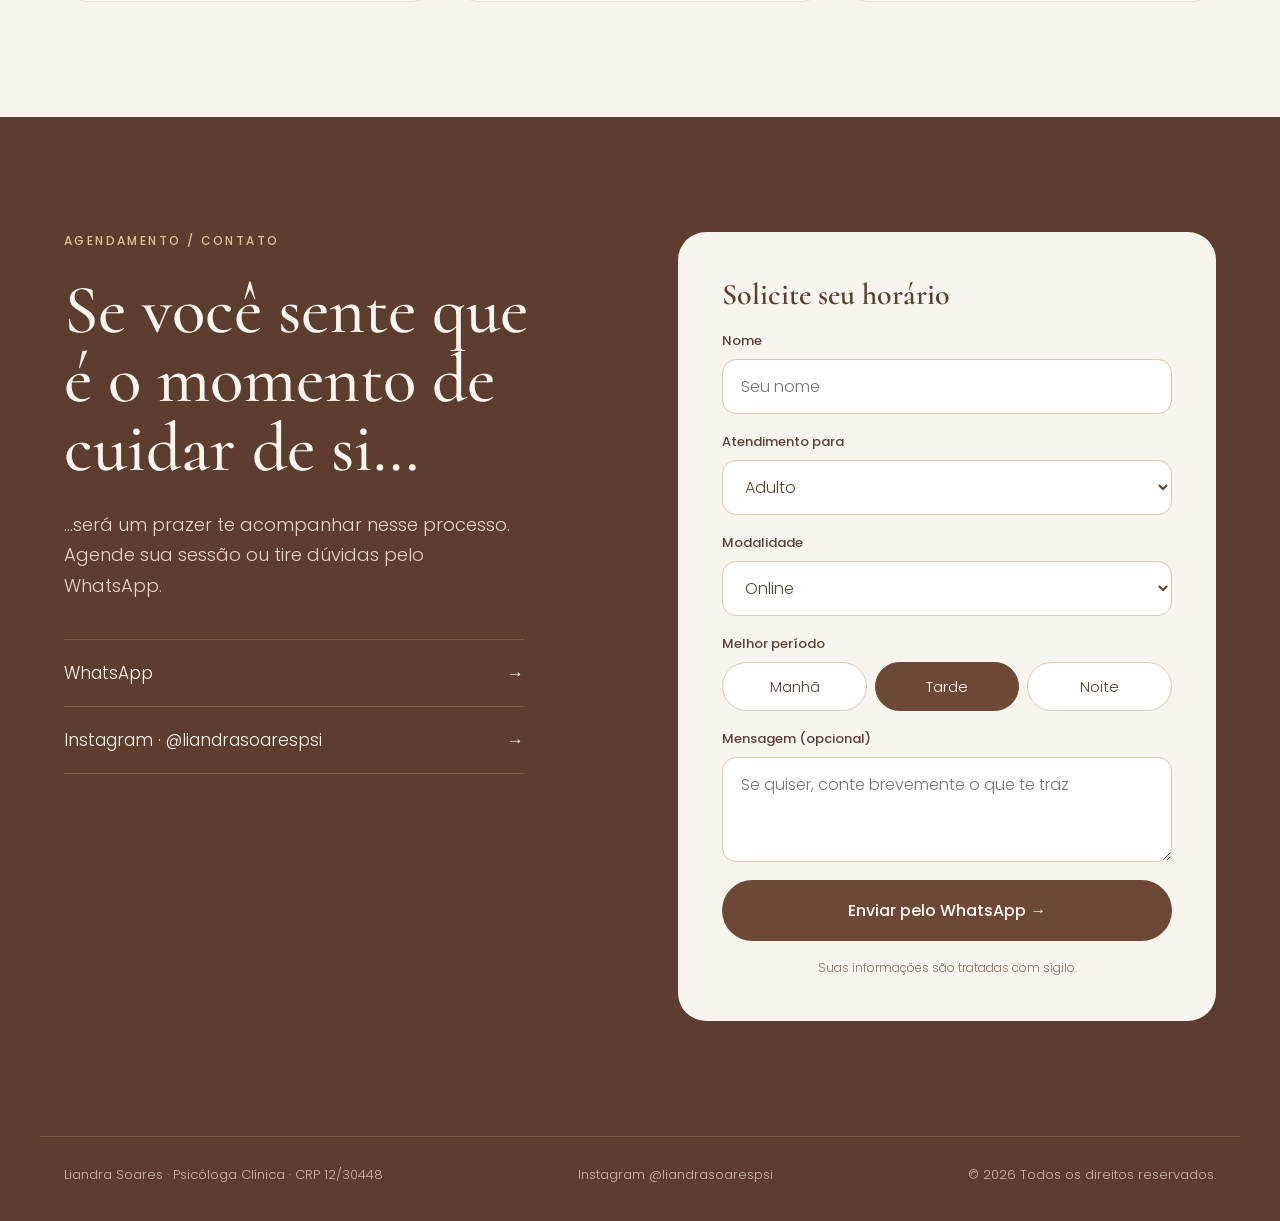
==== commit 914487c8: "Atualiza o link do Instagram para @liandrasoarespsi Co-Authored-By: Claude Opus 5.5 <noreply@anthrop" ====
--- a/index.html
+++ b/index.html
@@ -17,7 +17,12 @@
 <header class="site-header">
   <nav class="nav">
     <a href="#inicio" class="nav-logo"><img src="assets/logo.png" alt="Liandra Soares – Psicóloga CRP 12/30448"></a>
-    <div class="nav-links">
+    <button type="button" class="nav-toggle" aria-expanded="false" aria-controls="menu" aria-label="Abrir menu">
+      <span class="nav-toggle-bar" aria-hidden="true"></span>
+      <span class="nav-toggle-bar" aria-hidden="true"></span>
+      <span class="nav-toggle-bar" aria-hidden="true"></span>
+    </button>
+    <div class="nav-links" id="menu">
       <a href="#sobre" class="nav-link">Sobre</a>
       <a href="#processo" class="nav-link">Abordagem</a>
       <a href="#atendimento" class="nav-link">Atendimento</a>
@@ -130,7 +135,7 @@
       <p class="contact-lead">…será um prazer te acompanhar nesse processo. Agende sua sessão ou tire dúvidas pelo WhatsApp.</p>
       <div class="contact-links">
         <a href="#" data-wa-link target="_blank" rel="noopener" class="contact-link"><span>WhatsApp</span><span aria-hidden="true">→</span></a>
-        <a href="https://www.instagram.com/psi.liandrasoares/" target="_blank" rel="noopener" class="contact-link"><span>Instagram · @psi.liandrasoares</span><span aria-hidden="true">→</span></a>
+        <a href="https://www.instagram.com/liandrasoarespsi/" target="_blank" rel="noopener" class="contact-link"><span>Instagram · @liandrasoarespsi</span><span aria-hidden="true">→</span></a>
       </div>
     </div>
 
@@ -168,7 +173,7 @@
   </div>
   <footer class="footer">
     <span>Liandra Soares · Psicóloga Clínica · CRP 12/30448</span>
-    <a href="https://www.instagram.com/psi.liandrasoares/" target="_blank" rel="noopener">Instagram @psi.liandrasoares</a>
+    <a href="https://www.instagram.com/liandrasoarespsi/" target="_blank" rel="noopener">Instagram @liandrasoarespsi</a>
     <span>© <span id="ano">2026</span> Todos os direitos reservados.</span>
   </footer>
 </section>
--- a/css/styles.css
+++ b/css/styles.css
@@ -109,6 +109,56 @@
 .nav-link { color: var(--ink); text-decoration: none; transition: color .2s ease; }
 .nav-link:hover { color: var(--caramel); }
 
+/* menu button (mobile only) */
+.nav-toggle {
+  display: none;
+  width: 46px;
+  height: 46px;
+  padding: 0;
+  border: 1px solid #E0CFBB;
+  border-radius: 999px;
+  background: var(--cream);
+  cursor: pointer;
+  flex-direction: column;
+  align-items: center;
+  justify-content: center;
+  gap: 5px;
+}
+.nav-toggle-bar {
+  display: block;
+  width: 18px;
+  height: 1.5px;
+  border-radius: 2px;
+  background: var(--heading);
+  transition: transform .25s ease, opacity .2s ease;
+}
+.site-header.is-open .nav-toggle-bar:nth-child(1) { transform: translateY(6.5px) rotate(45deg); }
+.site-header.is-open .nav-toggle-bar:nth-child(2) { opacity: 0; }
+.site-header.is-open .nav-toggle-bar:nth-child(3) { transform: translateY(-6.5px) rotate(-45deg); }
+
+@media (max-width: 760px) {
+  .nav { flex-wrap: nowrap; }
+  .nav-toggle { display: flex; }
+  .nav-links {
+    display: none;
+    position: absolute;
+    top: 100%;
+    left: 0;
+    right: 0;
+    flex-direction: column;
+    align-items: stretch;
+    gap: 0;
+    padding: 8px 24px 24px;
+    background: var(--bg);
+    border-bottom: 1px solid #E9DFD2;
+    box-shadow: 0 16px 32px rgba(60, 38, 28, 0.12);
+    font-size: 17px;
+  }
+  .site-header.is-open .nav-links { display: flex; }
+  .nav-link { padding: 16px 0; border-bottom: 1px solid #E9DFD2; }
+  .btn-nav { margin-top: 20px; justify-content: center; padding: 16px 22px; }
+}
+
 /* ---------- hero ---------- */
 .hero {
   background: linear-gradient(180deg, var(--bg-hero-top) 0%, var(--bg-hero-bottom) 100%);
